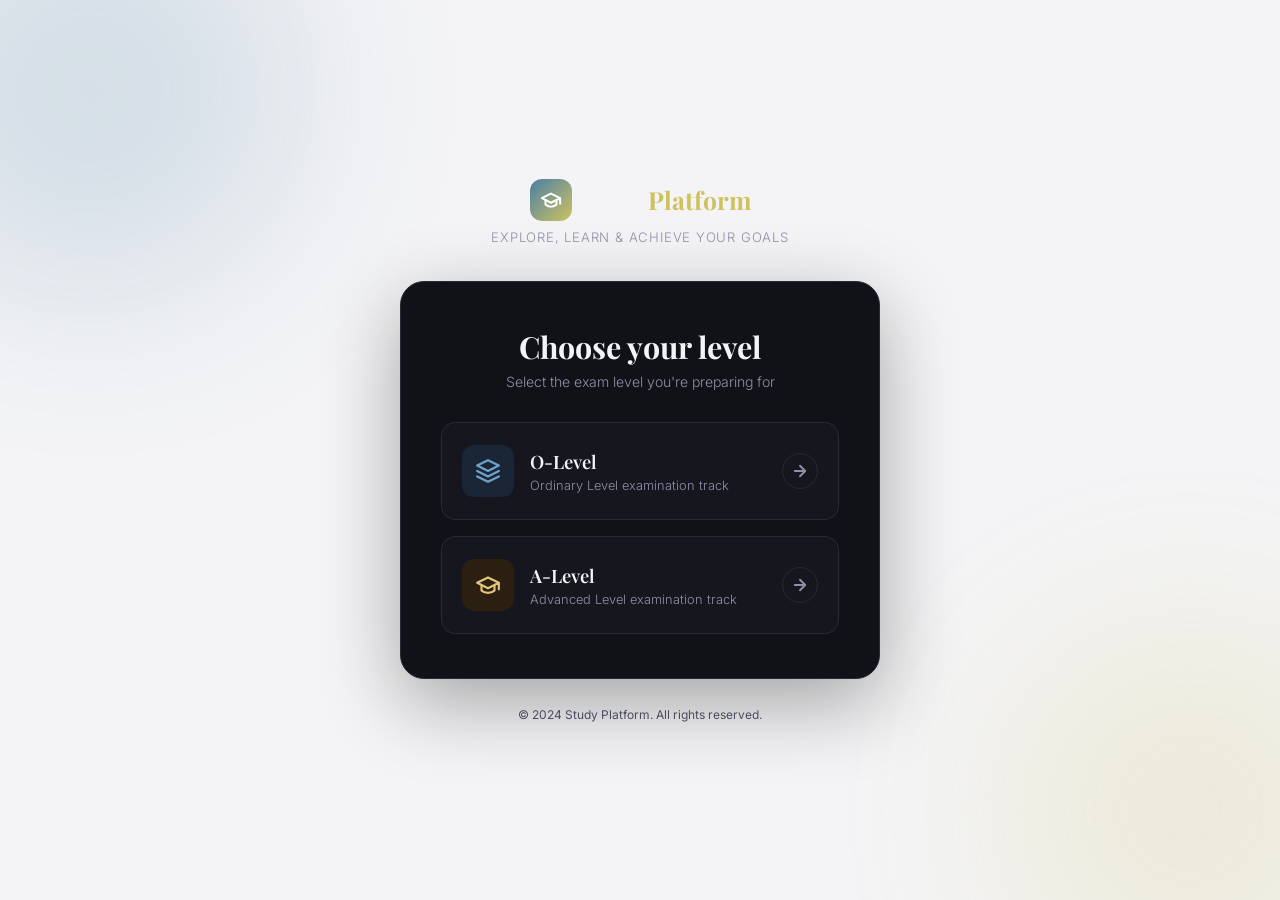
==== font-end/pages/level_check_up.html @ c2177285 "updated the project" ====
<!DOCTYPE html>
<html lang="fr">
<head>
  <meta charset="UTF-8" />
  <meta name="viewport" content="width=device-width, initial-scale=1.0"/>
  <title>Study Platform – Choose Your Level</title>
  <link rel="preconnect" href="https://fonts.googleapis.com"/>
  <link rel="preconnect" href="https://fonts.gstatic.com" crossorigin/>
  <link href="https://fonts.googleapis.com/css2?family=Playfair+Display:wght@600;700&family=Inter:wght@300;400;500;600&display=swap" rel="stylesheet"/>
  <link rel="stylesheet" href="../css/level_check_up.css"/>
</head>
<body>
  <div class="page-wrapper">
    <div class="blob blob-top-left"></div>
    <div class="blob blob-bottom-right"></div>

    <header class="site-header">
      <div class="logo">
        <div class="logo-icon">
          <svg width="22" height="22" viewBox="0 0 24 24" fill="none" stroke="currentColor" stroke-width="2.2" stroke-linecap="round" stroke-linejoin="round">
            <path d="M22 10v6M2 10l10-5 10 5-10 5z"/>
            <path d="M6 12v5c3 3 9 3 12 0v-5"/>
          </svg>
        </div>
        <span class="logo-text">Study<span class="logo-accent">Platform</span></span>
      </div>
      <p class="logo-tagline">Explore, Learn &amp; Achieve Your Goals</p>
    </header>

    <main class="card">
      <h1 class="card-title">Choose your level</h1>
      <p class="card-subtitle">Select the exam level you're preparing for</p>

      <div class="levels">

        <a href="dashboard.html" class="level-card" data-level="o-level">
          <div class="level-icon o-level-icon">
            <svg width="26" height="26" viewBox="0 0 24 24" fill="none" stroke="currentColor" stroke-width="2" stroke-linecap="round" stroke-linejoin="round">
              <path d="M12 2 2 7l10 5 10-5-10-5z"/>
              <path d="M2 17l10 5 10-5"/>
              <path d="M2 12l10 5 10-5"/>
            </svg>
          </div>
          <div class="level-info">
            <span class="level-name">O-Level</span>
            <span class="level-desc">Ordinary Level examination track</span>
          </div>
          <div class="level-arrow">
            <svg width="18" height="18" viewBox="0 0 24 24" fill="none" stroke="currentColor" stroke-width="2.5" stroke-linecap="round" stroke-linejoin="round">
              <path d="M5 12h14M12 5l7 7-7 7"/>
            </svg>
          </div>
        </a>

        <a href="dashboard.html" class="level-card" data-level="a-level">
          <div class="level-icon a-level-icon">
            <svg width="26" height="26" viewBox="0 0 24 24" fill="none" stroke="currentColor" stroke-width="2" stroke-linecap="round" stroke-linejoin="round">
              <path d="M22 10v6M2 10l10-5 10 5-10 5z"/>
              <path d="M6 12v5c3 3 9 3 12 0v-5"/>
            </svg>
          </div>
          <div class="level-info">
            <span class="level-name">A-Level</span>
            <span class="level-desc">Advanced Level examination track</span>
          </div>
          <div class="level-arrow">
            <svg width="18" height="18" viewBox="0 0 24 24" fill="none" stroke="currentColor" stroke-width="2.5" stroke-linecap="round" stroke-linejoin="round">
              <path d="M5 12h14M12 5l7 7-7 7"/>
            </svg>
          </div>
        </a>

      </div>
    </main>

    <footer class="site-footer">
      <p>© 2024 Study Platform. All rights reserved.</p>
    </footer>
  </div>
</body>
</html>
---- font-end/css/level_check_up.css ----
*, *::before, *::after {
  box-sizing: border-box;
  margin: 0;
  padding: 0;
}

:root {
  --black:       #0a0a0f;
  --black-card:  #111118;
  --black-role:  #16161f;
  --gold:        #c9bc4ce3;
  --gold-light:  #e2c47a;
  --gold-dim:    #c9a84c33;
  --steel:       #4a7fa5;
  --steel-light: #6fa3cc;
  --border:      #2a2a38;
  --white:       #f4f4f6;
  --white-muted: #9090a8;
}

body {
  background: var(--white);
  color: var(--white);
  font-family: 'Inter', sans-serif;
  min-height: 100vh;
  display: flex;
  align-items: center;
  justify-content: center;
}

.page-wrapper {
  position: relative;
  width: 100%;
  min-height: 100vh;
  display: flex;
  flex-direction: column;
  align-items: center;
  justify-content: center;
  padding: 40px 16px;
  z-index: 1;
}

.blob {
  position: fixed;
  border-radius: 50%;
  filter: blur(90px);
  opacity: 0.18;
  pointer-events: none;
  z-index: 0;
}

.blob-top-left {
  width: 420px;
  height: 420px;
  background: var(--steel);
  top: -120px;
  left: -120px;
}

.blob-bottom-right {
  width: 380px;
  height: 380px;
  background: var(--gold);
  bottom: -100px;
  right: -100px;
}

.site-header {
  text-align: center;
  margin-bottom: 36px;
  z-index: 1;
}

.logo {
  display: flex;
  align-items: center;
  justify-content: center;
  gap: 10px;
  margin-bottom: 8px;
}

.logo-icon {
  width: 42px;
  height: 42px;
  background: linear-gradient(135deg, var(--steel), var(--gold));
  border-radius: 12px;
  display: flex;
  align-items: center;
  justify-content: center;
  color: #fff;
}

.logo-text {
  font-family: 'Playfair Display', serif;
  font-size: 1.55rem;
  font-weight: 700;
  color: var(--white);
}

.logo-accent {
  color: var(--gold);
}

.logo-tagline {
  font-size: 0.82rem;
  color: var(--white-muted);
  letter-spacing: 0.06em;
  text-transform: uppercase;
  font-weight: 300;
}

.card {
  background: var(--black-card);
  border: 1px solid var(--border);
  border-radius: 24px;
  padding: 44px 40px;
  width: 100%;
  max-width: 480px;
  z-index: 1;
  box-shadow: 0 24px 80px #00000055;
}

.card-title {
  font-family: 'Playfair Display', serif;
  font-size: 1.9rem;
  font-weight: 700;
  color: var(--white);
  text-align: center;
  margin-bottom: 6px;
}

.card-subtitle {
  font-size: 0.88rem;
  color: var(--white-muted);
  text-align: center;
  margin-bottom: 32px;
  font-weight: 300;
}

.levels {
  display: flex;
  flex-direction: column;
  gap: 16px;
}

.level-card {
  display: flex;
  align-items: center;
  gap: 16px;
  background: var(--black-role);
  border: 1px solid var(--border);
  border-radius: 14px;
  padding: 22px 20px;
  cursor: pointer;
  text-decoration: none;
  transition: border-color 0.25s, background 0.25s, transform 0.18s;
  position: relative;
  overflow: hidden;
}

.level-card::before {
  content: '';
  position: absolute;
  inset: 0;
  opacity: 0;
  transition: opacity 0.25s;
  border-radius: 14px;
  pointer-events: none;
}

.level-card:hover {
  transform: translateX(4px);
  border-color: var(--gold);
  background: #1a1810;
}

.level-card:hover::before {
  background: linear-gradient(90deg, var(--gold-dim), transparent);
  opacity: 1;
}

.level-icon {
  width: 52px;
  height: 52px;
  border-radius: 12px;
  display: flex;
  align-items: center;
  justify-content: center;
  flex-shrink: 0;
  transition: background 0.25s, color 0.25s;
}

.o-level-icon { background: #1a2535; color: var(--steel-light); }
.a-level-icon { background: #2a1f10; color: var(--gold-light); }

.level-card:hover .level-icon {
  background: var(--gold-dim);
  color: var(--gold-light);
}

.level-info {
  flex: 1;
  display: flex;
  flex-direction: column;
  gap: 4px;
  z-index: 1;
}

.level-name {
  font-family: 'Playfair Display', serif;
  font-size: 1.15rem;
  font-weight: 600;
  color: var(--white);
  transition: color 0.25s;
}

.level-card:hover .level-name {
  color: var(--gold-light);
}

.level-desc {
  font-size: 0.8rem;
  color: var(--white-muted);
  font-weight: 300;
}

.level-arrow {
  width: 36px;
  height: 36px;
  border-radius: 50%;
  border: 1px solid var(--border);
  display: flex;
  align-items: center;
  justify-content: center;
  flex-shrink: 0;
  color: var(--white-muted);
  transition: border-color 0.25s, color 0.25s, transform 0.25s;
  z-index: 1;
}

.level-card:hover .level-arrow {
  border-color: var(--gold);
  color: var(--gold-light);
  transform: translateX(3px);
}

.site-footer {
  margin-top: 28px;
  font-size: 0.75rem;
  color: #4a4a60;
  z-index: 1;
}

@media (max-width: 520px) {
  .card { padding: 32px 20px; }
  .card-title { font-size: 1.5rem; }
}
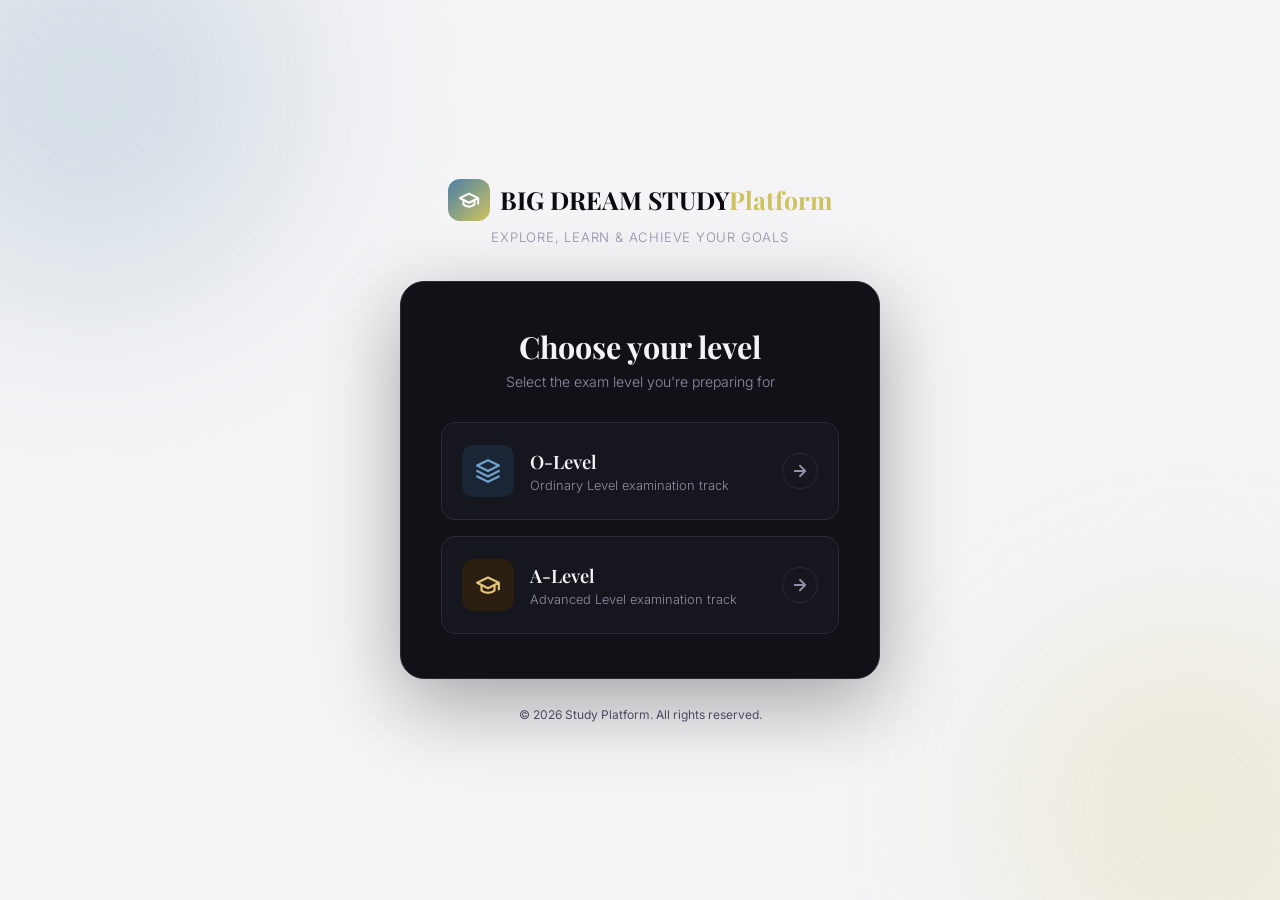
==== commit 9f12a917: "Updated the project" ====
--- a/font-end/pages/level_check_up.html
+++ b/font-end/pages/level_check_up.html
@@ -22,7 +22,7 @@
             <path d="M6 12v5c3 3 9 3 12 0v-5"/>
           </svg>
         </div>
-        <span class="logo-text">Study<span class="logo-accent">Platform</span></span>
+        <span class="logo-text">BIG DREAM STUDY<span class="logo-accent">Platform</span></span>
       </div>
       <p class="logo-tagline">Explore, Learn &amp; Achieve Your Goals</p>
     </header>
@@ -33,7 +33,7 @@
 
       <div class="levels">
 
-        <a href="dashboard.html" class="level-card" data-level="o-level">
+        <a href="stud.html" class="level-card" data-level="o-level">
           <div class="level-icon o-level-icon">
             <svg width="26" height="26" viewBox="0 0 24 24" fill="none" stroke="currentColor" stroke-width="2" stroke-linecap="round" stroke-linejoin="round">
               <path d="M12 2 2 7l10 5 10-5-10-5z"/>
@@ -52,7 +52,7 @@
           </div>
         </a>
 
-        <a href="dashboard.html" class="level-card" data-level="a-level">
+        <a href="my_study_stud.html" class="level-card" data-level="a-level">
           <div class="level-icon a-level-icon">
             <svg width="26" height="26" viewBox="0 0 24 24" fill="none" stroke="currentColor" stroke-width="2" stroke-linecap="round" stroke-linejoin="round">
               <path d="M22 10v6M2 10l10-5 10 5-10 5z"/>
@@ -74,7 +74,7 @@
     </main>
 
     <footer class="site-footer">
-      <p>© 2024 Study Platform. All rights reserved.</p>
+      <p>© 2026 Study Platform. All rights reserved.</p>
     </footer>
   </div>
 </body>
--- a/font-end/css/level_check_up.css
+++ b/font-end/css/level_check_up.css
@@ -94,7 +94,7 @@
   font-family: 'Playfair Display', serif;
   font-size: 1.55rem;
   font-weight: 700;
-  color: var(--white);
+  color: var(--black);
 }
 
 .logo-accent {
